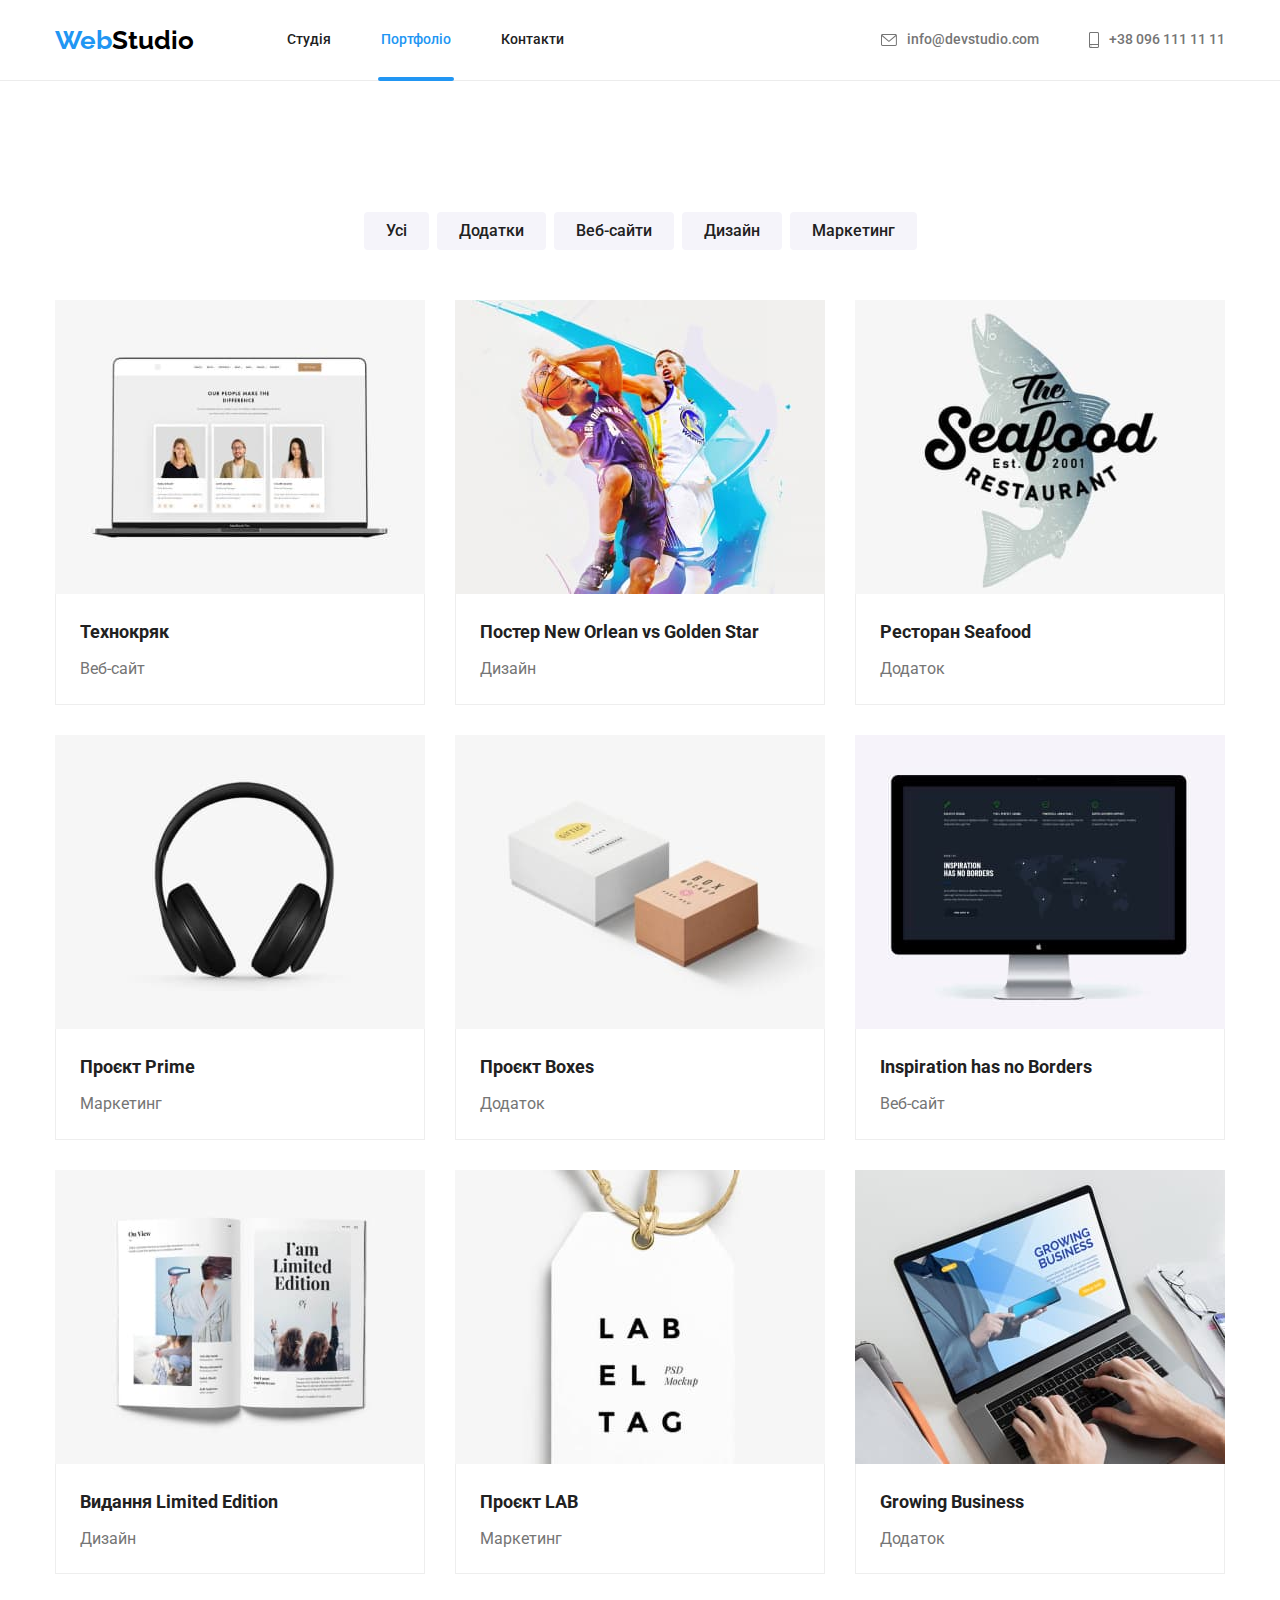
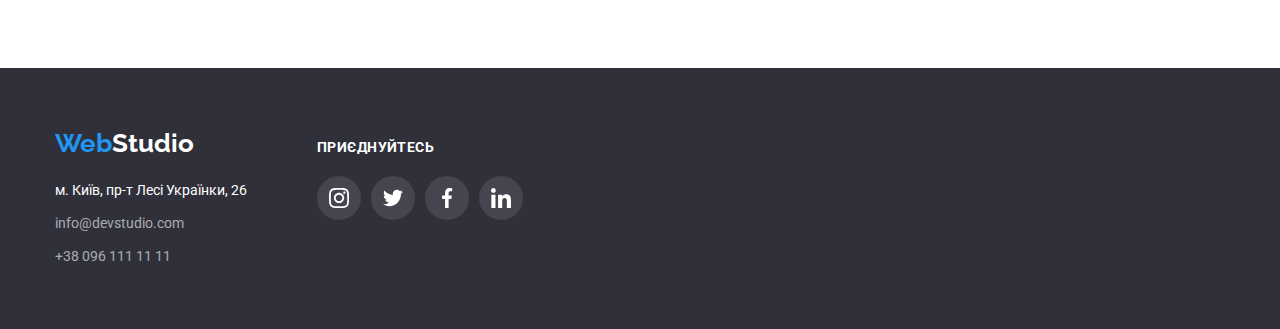
==== portfolio.html @ 3cb194cf "form footer" ====
<!DOCTYPE html>
<html lang="uk">
  <head>
    <meta charset="UTF-8" />
    <meta http-equiv="X-UA-Compatible" content="IE=edge" />
    <meta name="viewport" content="width=device-width, initial-scale=1.0" />
    <title>Портфоліо</title>
    <link rel="preconnect" href="https://fonts.googleapis.com" />
    <link rel="preconnect" href="https://fonts.gstatic.com" crossorigin />
    <link
      href="https://fonts.googleapis.com/css2?family=Raleway:wght@700&family=Roboto:wght@400;500;700;900&display=swap"
      rel="stylesheet"
    />
    <link
      rel="stylesheet"
      href="https://cdnjs.cloudflare.com/ajax/libs/modern-normalize/1.1.0/modern-normalize.min.css"
    />
    <link rel="stylesheet" href="./css/styles.css" />
  </head>
  <body>
    <!-- Header -->
    <header class="page-header">
      <div class="container flex-container">
        <nav class="flex-container">
          <a href="#" class="logo primary"
            >Web<span class="slogan">Studio</span></a
          >
          <ul class="site-nav list flex-container">
            <li class="item-list">
              <a href="./index.html" class="link">Студія</a>
            </li>
            <li class="item-list">
              <a href="#" class="link-ttl">Портфоліо</a>
            </li>
            <li class="item-list">
              <a href="#" class="link">Контакти</a>
            </li>
          </ul>
        </nav>
        <ul class="auth-nav list flex-container">
          <li class="item-list">
            <a href="mailto:info@devstudio.com" class="copy"
              ><svg width="16" height="12" class="envelope">
                <use xlink:href="./images/icons.svg#icon-envelope"></use></svg
              >info@devstudio.com</a
            >
          </li>
          <li class="item-list">
            <a href="tel:+380961111111" class="copy"
              ><svg width="10" height="16" class="smartphone">
                <use xlink:href="./images/icons.svg#icon-smartphone"></use></svg
              >+38 096 111 11 11</a
            >
          </li>
        </ul>
      </div>
    </header>
    <main>
      <!-- Portfolio Section -->
      <section class="section">
        <div class="container">
          <h1 class="visually-hidden">Проекти</h1>
          <ul class="column list">
            <li class="column-link">
              <button type="button" class="click">Усі</button>
            </li>
            <li class="column-link">
              <button type="button" class="click">Додатки</button>
            </li>
            <li class="column-link">
              <button type="button" class="click">Веб-сайти</button>
            </li>
            <li class="column-link">
              <button type="button" class="click">Дизайн</button>
            </li>
            <li class="column-link">
              <button type="button" class="click">Маркетинг</button>
            </li>
          </ul>
          <ul class="project list">
            <li class="project-link">
              <a href="" class="visit"
                ><div class="wrapper">
                  <img
                    src="./images/img8.jpg"
                    alt="Ноутбук"
                    width="370"
                    class="image"
                  />
                  <div class="overlay">
                    <p class="wrapper-list">
                      Ресурс пропонує комплексні пропозиції з різним рівнем
                      функціоналу та сервісів. Все це дозволить відвідувачу
                      отримати вичерпні відомості про компанію чи приватну
                      особу.
                    </p>
                  </div>
                </div>
                <div class="description">
                  <h2 class="project-ttl">Технокряк</h2>
                  <p class="project-list">Веб-сайт</p>
                </div></a
              >
            </li>
            <li class="project-link">
              <a href="" class="visit"
                ><div class="wrapper">
                  <img
                    src="./images/img9.jpg"
                    alt="Гравці в баскетбол"
                    width="370"
                    class="image"
                  />
                  <div class="overlay">
                    <p class="wrapper-list">
                      Ресурс пропонує комплексні пропозиції з різним рівнем
                      функціоналу та сервісів. Все це дозволить відвідувачу
                      отримати вичерпні відомості про компанію чи приватну
                      особу.
                    </p>
                  </div>
                </div>
                <div class="description">
                  <h2 class="project-ttl">Постер New Orlean vs Golden Star</h2>
                  <p class="project-list">Дизайн</p>
                </div></a
              >
            </li>
            <li class="project-link">
              <a href="" class="visit"
                ><div class="wrapper">
                  <img
                    src="./images/img10.jpg"
                    alt="Логотип ресторану"
                    width="370"
                    class="image"
                  />
                  <div class="overlay">
                    <p class="wrapper-list">
                      Ресурс пропонує комплексні пропозиції з різним рівнем
                      функціоналу та сервісів. Все це дозволить відвідувачу
                      отримати вичерпні відомості про компанію чи приватну
                      особу.
                    </p>
                  </div>
                </div>

                <div class="description">
                  <h2 class="project-ttl">Ресторан Seafood</h2>
                  <p class="project-list">Додаток</p>
                </div></a
              >
            </li>
            <li class="project-link">
              <a href="" class="visit"
                ><div class="wrapper">
                  <img
                    src="./images/img11.jpg"
                    alt="Навушники"
                    width="370"
                    class="image"
                  />
                  <div class="overlay">
                    <p class="wrapper-list">
                      Ресурс пропонує комплексні пропозиції з різним рівнем
                      функціоналу та сервісів. Все це дозволить відвідувачу
                      отримати вичерпні відомості про компанію чи приватну
                      особу.
                    </p>
                  </div>
                </div>

                <div class="description">
                  <h2 class="project-ttl">Проєкт Prime</h2>
                  <p class="project-list">Маркетинг</p>
                </div></a
              >
            </li>
            <li class="project-link">
              <a href="" class="visit"
                ><div class="wrapper">
                  <img
                    src="./images/img12.jpg"
                    alt="Коробки"
                    width="370"
                    class="image"
                  />
                  <div class="overlay">
                    <p class="wrapper-list">
                      Ресурс пропонує комплексні пропозиції з різним рівнем
                      функціоналу та сервісів. Все це дозволить відвідувачу
                      отримати вичерпні відомості про компанію чи приватну
                      особу.
                    </p>
                  </div>
                </div>

                <div class="description">
                  <h2 class="project-ttl">Проєкт Boxes</h2>
                  <p class="project-list">Додаток</p>
                </div></a
              >
            </li>
            <li class="project-link">
              <a href="" class="visit"
                ><div class="wrapper">
                  <img
                    src="./images/img13.jpg"
                    alt="Моноблок"
                    width="370"
                    class="image"
                  />
                  <div class="overlay">
                    <p class="wrapper-list">
                      Ресурс пропонує комплексні пропозиції з різним рівнем
                      функціоналу та сервісів. Все це дозволить відвідувачу
                      отримати вичерпні відомості про компанію чи приватну
                      особу.
                    </p>
                  </div>
                </div>

                <div class="description">
                  <h2 class="project-ttl" lang="en">
                    Inspiration has no Borders
                  </h2>
                  <p class="project-list">Веб-сайт</p>
                </div></a
              >
            </li>
            <li class="project-link">
              <a href="" class="visit"
                ><div class="wrapper">
                  <img
                    src="./images/img14.jpg"
                    alt="Журнал"
                    width="370"
                    class="image"
                  />
                  <div class="overlay">
                    <p class="wrapper-list">
                      Ресурс пропонує комплексні пропозиції з різним рівнем
                      функціоналу та сервісів. Все це дозволить відвідувачу
                      отримати вичерпні відомості про компанію чи приватну
                      особу.
                    </p>
                  </div>
                </div>

                <div class="description">
                  <h2 class="project-ttl">Видання Limited Edition</h2>
                  <p class="project-list">Дизайн</p>
                </div></a
              >
            </li>
            <li class="project-link">
              <a href="" class="visit"
                ><div class="wrapper">
                  <img
                    src="./images/img15.jpg"
                    alt="Візитка"
                    width="370"
                    class="image"
                  />
                  <div class="overlay">
                    <p class="wrapper-list">
                      Ресурс пропонує комплексні пропозиції з різним рівнем
                      функціоналу та сервісів. Все це дозволить відвідувачу
                      отримати вичерпні відомості про компанію чи приватну
                      особу.
                    </p>
                  </div>
                </div>
                <div class="description">
                  <h2 class="project-ttl">Проєкт LAB</h2>
                  <p class="project-list">Маркетинг</p>
                </div></a
              >
            </li>
            <li class="project-link">
              <a href="" class="visit"
                ><div class="wrapper">
                  <img
                    src="./images/img16.jpg"
                    alt="Ноутбук"
                    width="370"
                    class="image"
                  />
                  <div class="overlay">
                    <p class="wrapper-list">
                      Ресурс пропонує комплексні пропозиції з різним рівнем
                      функціоналу та сервісів. Все це дозволить відвідувачу
                      отримати вичерпні відомості про компанію чи приватну
                      особу.
                    </p>
                  </div>
                </div>
                <div class="description">
                  <h2 class="project-ttl" lang="en">Growing Business</h2>
                  <p class="project-list">Додаток</p>
                </div></a
              >
            </li>
          </ul>
        </div>
      </section>
    </main>
    <!-- Footer -->
    <footer class="footer">
      <div class="container meta">
        <div class="col">
          <a href="#" class="logo secondary"
            >Web<span class="caption">Studio</span></a
          >
          <address>
            <ul class="content list">
              <li class="content-link">
                <a
                  href="https://goo.gl/maps/CPtrU1FHBa2aNyZL9"
                  target="_blank"
                  rel="noopener noreferrer"
                  class="text"
                >
                  м. Київ, пр-т Лесі Українки, 26
                </a>
              </li>
              <li class="content-link">
                <a href="mailto:info@devstudio.com" class="copyright"
                  >info@devstudio.com</a
                >
              </li>
              <li class="content-link">
                <a href="tel:+380961111111" class="copyright"
                  >+38 096 111 11 11</a
                >
              </li>
            </ul>
          </address>
        </div>
        <div class="aside">
          <h2 class="aside-ttl">приєднуйтесь</h2>
          <ul class="aside-list list">
            <li class="aside-link">
              <a href="" class="avatar">
                <svg width="20" height="20" class="avatar-item">
                  <use xlink:href="./images/icons.svg#icon-instagram"></use>
                </svg>
              </a>
            </li>
            <li class="aside-link">
              <a href="" class="avatar">
                <svg width="20" height="20" class="avatar-item">
                  <use xlink:href="./images/icons.svg#icon-twitter"></use>
                </svg>
              </a>
            </li>
            <li class="aside-link">
              <a href="" class="avatar">
                <svg width="20" height="20" class="avatar-item">
                  <use xlink:href="./images/icons.svg#icon-facebook"></use>
                </svg>
              </a>
            </li>
            <li class="aside-link">
              <a href="" class="avatar">
                <svg width="20" height="20" class="avatar-item">
                  <use xlink:href="./images/icons.svg#icon-linkedin"></use>
                </svg>
              </a>
            </li>
          </ul>
        </div>
      </div>
    </footer>
  </body>
</html>
---- css/styles.css ----
/* Root */

:root {
--logo-color:#2196F3;
--logo-secondary-color:#188CE8;
--black-color:#000000;
--brand-color: #F5F5F5;
--nav-color:#FFFFFF;
--headfoot-color:#2F303A;
--fsection-color:#F5F4FA;
--icons-color:#AFB1B8;

--main-font-color:#212121;
--second-font-color:#757575;

--border-color:#ECECEC;
--border-secondary-color:#EEEEEE;
}

                                      /* Body */
 
body {
  color: var(--main-font-color);
  background-color: var(--nav-color);
  font-family: 'Roboto', sans-serif;
}

.list {
  padding: 0;
  margin: 0;
  list-style: none;
}

h1,
h2,
h3,
h4,
h5,
h6,
p{
  margin-top: 0;
  margin-bottom: 0;
}


                                      /* Container, Section */

.container {
  width: 1200px;
  margin: 0 auto;
  padding-left: 15px;
  padding-right: 15px;
}

.section {
  padding-top: 94px;
  padding-bottom: 94px;
}

.section.hero {
  padding-top: 200px;
  padding-bottom: 200px;
}

.section.features{
  padding-bottom: 47px;
}

.section.wrap{
  padding-top: 47px;
}

                                      /*  Header*/

.flex-container {
  display: flex;
  align-items: center;
}

.page-header {
  border-bottom: 1px solid var(--border-color);
}


.logo {
  color: var(--logo-color);
  text-decoration: none;
  font-family: 'Raleway', sans-serif;
  font-size: 26px;
  font-weight: 700;
  line-height: 1.19;
  }

.slogan {
  color: var(--black-color);
}

.site-nav {
  display: flex;
  margin-left: 93px;
}

.site-nav .item-list:not(:last-child) {
  margin-right: 50px;
}

.item-list{
  position: relative;
}

.link-ttl {
  display: block;
  padding-top: 32px;
  padding-bottom: 32px;
  

  color: var(--logo-color);
  text-decoration: none;
  font-size: 14px;
  font-weight: 500;
  line-height: 1.14;
}

.link-ttl::after{
  content: '';
  position: absolute;
  display: block;
  width: calc(100% + 6px);
  left: -3px;
  height: 4px;
  bottom: -1px;
  background: var(--logo-color);
  border-radius: 2px;
}

.link {
  display: block;
  padding-top: 32px;
  padding-bottom: 32px;

  color: var(--main-font-color);
  text-decoration: none;
  font-size: 14px;
  font-weight: 500;
  line-height: 1.14; 

  transition: color 250ms cubic-bezier(0.4, 0, 0.2, 1);
  }

.link:hover,
.link:focus {
  color: var(--logo-color);
}

.auth-nav {
  display: flex;
  margin-left: auto;
}

.auth-nav .item-list:not(:last-child) {
  margin-right: 50px;
}

.copy {
  display: inline-flex;
  align-items: center;
  padding-top: 32px;
  padding-bottom: 32px;

  color: var(--second-font-color);
  text-decoration: none;
  font-size: 14px;
  font-weight: 500;
  line-height: 1.14;

  transition: color 250ms cubic-bezier(0.4, 0, 0.2, 1);
}

.copy:hover,
.copy:focus {
  color: var(--logo-color);
}

.envelope{
  margin-right: 10px;
  fill: var(--second-font-color);
  transition:  250ms cubic-bezier(0.4, 0, 0.2, 1);
}

/* .envelope:hover{
  fill: var(--logo-color);
} */

.copy:hover .envelope,
.copy:focus .envelope{
  fill: var(--logo-color);
}

.smartphone{
  margin-right: 10px;
  fill: var(--second-font-color);
  transition: 250ms cubic-bezier(0.4, 0, 0.2, 1);
}

.copy:hover .smartphone,
.copy:focus .smartphone{
  fill: var(--logo-color);
}


                                   /* Hero */

.section.hero{
text-align: center;
}

.hero {
  background-color: var(--headfoot-color);
  background-image: linear-gradient(rgba(47, 48, 58, 0.4), rgba(47, 48, 58, 0.4)), url(../images/header.jpg);
  background-size: cover;
  background-repeat: no-repeat;
  background-position: center;
  height: 600px;
  max-width: 1600px;
  margin-left: auto;
  margin-right: auto;
} 

.heading {
  color: var(--nav-color);
  font-size: 44px;
  font-weight: 900;
  line-height: 1.36;
  text-transform: uppercase;

  margin-top: 0;
  margin-bottom: 30px;
}

.backdrop{
  position: fixed;
  top: 0; 
  left: 0;

  width: 100%;
  height: 100%;
  background-color: rgba(0, 0, 0, 0.2);
  opacity: 1;
  
  transition: opacity 250ms cubic-bezier(0.4, 0, 0.2, 1);
}

.backdrop.is-hidden{
  opacity: 0;
  visibility: hidden;
  pointer-events: none;
}

.modal{
  position: absolute;
  top: 50%;
  left: 50%;
  transform: translate(-50%, -50%);

  width: 528px;
  height: 581px;
  padding: 17px;

  background-color: var(--nav-color);
 }
 
.close-btn{
  display: flex;
  justify-content: center;
  align-items: center;
  width: 30px;
  height: 30px;
  margin-left: auto;
  
  background-color: var(--nav-color);
  border: 1px solid rgba(0, 0, 0, 0.1);
  border-radius: 50%;
  cursor: pointer;
 }

.btn {
  padding: 10px 32px;
  min-width: 216px;

  background-color: var(--logo-color);
  color: var(--nav-color);
  box-shadow: 0px 4px 4px rgba(0, 0, 0, 0.15);
  border-radius: 4px;
  border: none;

  font-size: 16px;
  font-weight: 700;
  line-height: 1.87;
  cursor: pointer;

  transition: background-color 250ms cubic-bezier(0.4, 0, 0.2, 1);
}

.btn:hover,
.btn:focus {
  background-color: var(--logo-secondary-color);
}

                                  /* One Section */

.visually-hidden {
  transform: scale(0);
}

.post {
  display: flex;
}

.post-title {
  margin-bottom: 10px;
  

  color: var(--main-font-color);
  font-size: 14px;
  font-weight: 700;
  line-height: 1.14;
  text-transform: uppercase;
}

.post-link{
  width: calc(100% - 90px / 4);
}

.post .post-link:not(:last-child) {
  margin-right: 30px;
}

.post-text {
  color: var(--second-font-color);
  font-size: 14px;
  line-height: 1.71;
  text-align: left;
}



.feuture-list{
  display: flex;
  justify-content: center;
  align-items: center;
  background-color: var(--fsection-color);
  height: 120px;
  margin-bottom: 30px;
  border-radius: 4px;
}

                                  /* Two Section */

.section-title {
  font-size: 36px;
  font-weight: 700;
  line-height: 1.16;
  text-align: center;
  
  margin-bottom: 50px;
}

.label {
  display: flex;
}

.label-link::before{
  content: '';
  position: absolute;
  width: 100%;
  height: 70px;
  bottom: 0;
  background: rgba(47, 48, 58, 0.8);
}

.label .label-link {
  margin-right: 30px;
  width: calc(100% - 60px / 3);
  position: relative;
}

.label-link .benefits{
  display: block;
}

.desc{
  position: absolute;
  font-size: 14px;
  text-transform: uppercase;
  font-weight: 700;
  line-height: 1.14;
  letter-spacing: 0.03em;
  bottom: 27px;
  right: 107px;
  color: var(--nav-color);
}

                                 /* Three Section */

.team {
  background-color: var(--fsection-color);
}

.list-ttl {
  display: flex;
}

.list-ttl .items {
  background-color: var(--nav-color);
  box-shadow: 0px 1px 3px rgba(0, 0, 0, 0.12),
              0px 1px 1px rgba(0, 0, 0, 0.14),
              0px 2px 1px rgba(0, 0, 0, 0.2);
  border-radius: 0px 0px 4px 4px;
  text-align:center;
  width: calc(100% - 90px / 4);
}

.list-ttl .items:not(:last-child) {
  margin-right: 30px;
}

.team-title {
  color: var(--main-font-color);
  font-weight: 500;
  font-size: 16px;
  line-height: 1.18;

  margin-bottom: 10px;
}

.team-sub {
  color: var(--second-font-color);
  font-size: 16px;
  line-height: 1.18;

  margin-bottom: 16px;
}

.img {
  display: block;
  margin-bottom: 30px;
}

.team-social{
  display: flex;
  justify-content: center;
  gap: 10px;
}

.icon-shape{
  display: flex;
  justify-content: center;
  align-items: center;
  width: 44px;
  height: 44px;
  border-radius: 50%;
  
  transition: background-color 250ms cubic-bezier(0.4, 0, 0.2, 1),
             border-radius 250ms cubic-bezier(0.4, 0, 0.2, 1);
}

.social-item{
  margin-bottom: 30px;
}

.icon-shape:hover,
.icon-shape:focus{
  background-color: var(--logo-color);
  
}

.shape-item{
  fill: var(--icons-color)
}
.icon-shape:hover .shape-item,
.icon-shape:focus .shape-item{
  fill: var(--nav-color);
}



                                /* Four section */
.clients{
  display: flex;
}

.clients-list{
  width: calc(100% - 150px / 6);
  margin-right: 30px;

}

.clients-list:last-child{
  margin-right: 0;
}

.clients-link{
  display: flex;
  width: 170px;
  height: 92px;
  justify-content: center;
  align-items: center;
  border: 1px solid var(--icons-color);
  border-radius: 4px;

  transition: border-color 250ms cubic-bezier(0.4, 0, 0.2, 1);
}

.icon-logo{
  display: block;
  fill: var(--icons-color);

  transition-duration: 250ms;
  transition-property: fill;
  transition-timing-function: cubic-bezier(0.4, 0, 0.2, 1);
}

.clients-link:hover .icon-logo,
.clients-link:focus .icon-logo{
  fill: var(--logo-color);

}

.clients-link:hover,
.clients-link:focus{
  border-color: var(--logo-color);
}

                                    /* Footer */

.logo.secondary {
  display: inline-block;
  margin-bottom: 20px;
}

.footer {
  background-color: var(--headfoot-color);
  padding: 60px 0;
}

.caption {
  color: var(--nav-color);
}

.content-link:not(:last-child){
  margin-bottom: 9px;
}

.text {
  color: var(--nav-color);
  text-decoration: none;
  font-style: normal;
  font-size: 14px;
  line-height: 1.7;

  display: inline-block;

  transition: color 250ms cubic-bezier(0.4, 0, 0.2, 1);
}

.text:hover,
.text:focus {
  color: var(--logo-color);
}

.copyright {
  color: rgba(255, 255, 255, 0.6);
  text-decoration: none;
  font-style: normal;
  font-size: 14px;
  line-height: 1.7;
  display: inline-block;

  transition: color 250ms cubic-bezier(0.4, 0, 0.2, 1);
}

.copyright:last-child{
 margin-bottom: 0;
}

.copyright:hover,
.copyright:focus {
  color: var(--logo-color);
}

.aside-ttl{
  font-size: 14px;
  text-transform: uppercase;
  font-weight: 700;
  line-height: 1.14;
  letter-spacing: 0.03em;
  color: var(--nav-color);
  
}

.meta{
  display: flex;
  align-items: baseline;
}
.col{
  margin-right: 70px;
}

.aside-list{
  display: flex;
  margin-top: 20px;
}

.avatar{
  display: flex;
  justify-content: center;
  align-items: center;
  margin-right: 10px;
  width: 44px;
  height: 44px;
  color: var(--nav-color);
  background-color: rgba(255, 255, 255, 0.1);;
  border-radius: 50%;

  transition: background-color 250ms cubic-bezier(0.4, 0, 0.2, 1);
}

.avatar-item{
  fill: currentColor;
}

.avatar:hover,
.avatar:focus{
  background-color: var(--logo-color);
}

.subscribe{
margin-left: 93px;
}

.mail{

  margin-top: 20px;
  background-color: var(--headfoot-color);
  border: 1px solid rgba(255, 255, 255, 0.3);
  border-radius: 4px;
  filter: drop-shadow(0px 4px 4px rgba(0, 0, 0, 0.15));
  width: 358px;
  height: 50px;
}

.footer-send{
 display: flex;
 justify-content: center;
 align-items: center;
}

.send{
  width: 200px;
  height: 50px;
  background-color: var(--logo-color);
  box-shadow: 0px 4px 4px rgba(0, 0, 0, 0.15);
  border-radius: 4px;
  border: none;
  margin-left: 12px;
}

.send-link{
  font-weight: 700;
  letter-spacing: 0.06em;
  line-height: 1.87;
  color: var(--nav-color);
  margin-right: 10px;
}

.icon-send{

}

.grid{
  display: flex;
  align-items: baseline;
}

                                    /* Portfolio Section */

 .column {
   display: flex;
   justify-content: center;
   margin-bottom: 50px;
 }  

 .column .column-link:not(:last-child) {
   margin-right: 8px;
 }

.click {
  color: var(--main-font-color);
  background-color: var(--fsection-color);
  border-radius: 4px;
  border: none;
  
 
  font-family: inherit;
  font-size: 16px;
  font-weight: 500;
  line-height: 1.62;
  cursor: pointer;

  padding: 6px 22px;
  transition: background-color 250ms cubic-bezier(0.4, 0, 0.2, 1),
                         color 250ms cubic-bezier(0.4, 0, 0.2, 1),
                    box-shadow 250ms cubic-bezier(0.4, 0, 0.2, 1);
}

.click:hover,
.click:focus {
  background-color: var(--logo-color);
  color: var(--nav-color);
  box-shadow: 0px 3px 1px rgba(0, 0, 0, 0.1), 
              0px 1px 2px rgba(0, 0, 0, 0.08),
             0px 2px 2px rgba(0, 0, 0, 0.12);
}

.project {
  display: flex;
  flex-wrap: wrap;
}

.project-link{
  width: calc((100% - 60px) / 3);
  
}

.wrapper{
  position: relative;
  overflow: hidden;
}

.overlay{
  position: absolute;
  top: 0;
  left: 0;
  width: 100%;
  height: 100%;
  background-color: rgba(33, 150, 243, 0.9);
  
  transform: translateY(100%);
  transition: 250ms cubic-bezier(0.4, 0, 0.2, 1);
  
}

.visit:hover .overlay,
.visit:focus .overlay{
  transform: translateY(0);
}

.visit:hover .wrapper-list,
.visit:focus .wrapper-list{
opacity: 1;
}

.wrapper-list{
  font-size: 18px;
  line-height: 1.55;
  letter-spacing: 0.03em;
 
  position: absolute;
  width: 322px;
  height: 168px;
  top: 50%;
  left: 50%;
  transform: translate(-50%, -50%);
  color: var(--nav-color);
  opacity: 0;
}

.project .project-link:not(:nth-last-child(-n+3)) {
  margin-bottom: 30px;
}

.project .project-link:not(:nth-child(3n)) {
  margin-right: 30px;
}

.visit {
  text-decoration: none;
  display: block;
  
}

.visit:hover,
.visit:focus{
  box-shadow: 0px 1px 1px rgba(0, 0, 0, 0.12),
      0px 4px 4px rgba(0, 0, 0, 0.06),
      1px 4px 6px rgba(0, 0, 0, 0.16);
}

.project-ttl {
color: var(--main-font-color);
  font-size: 18px;
  font-weight: 700;
  line-height: 2;
  padding-top: 20px;
  padding-bottom: 4px;
}

.project-list {
  color: var(--second-font-color);
  font-size: 16px;
  line-height: 1.87;

  margin-top: 0;
  margin-bottom: 0;
  padding-bottom: 20px;
}
.description {
  padding-left: 24px;
  padding-right: 24px;
  border-bottom: 1px solid var(--border-secondary-color);
  border-right: 1px solid var(--border-secondary-color);
  border-left: 1px solid var(--border-secondary-color);
}

.image{
  display: block;
}
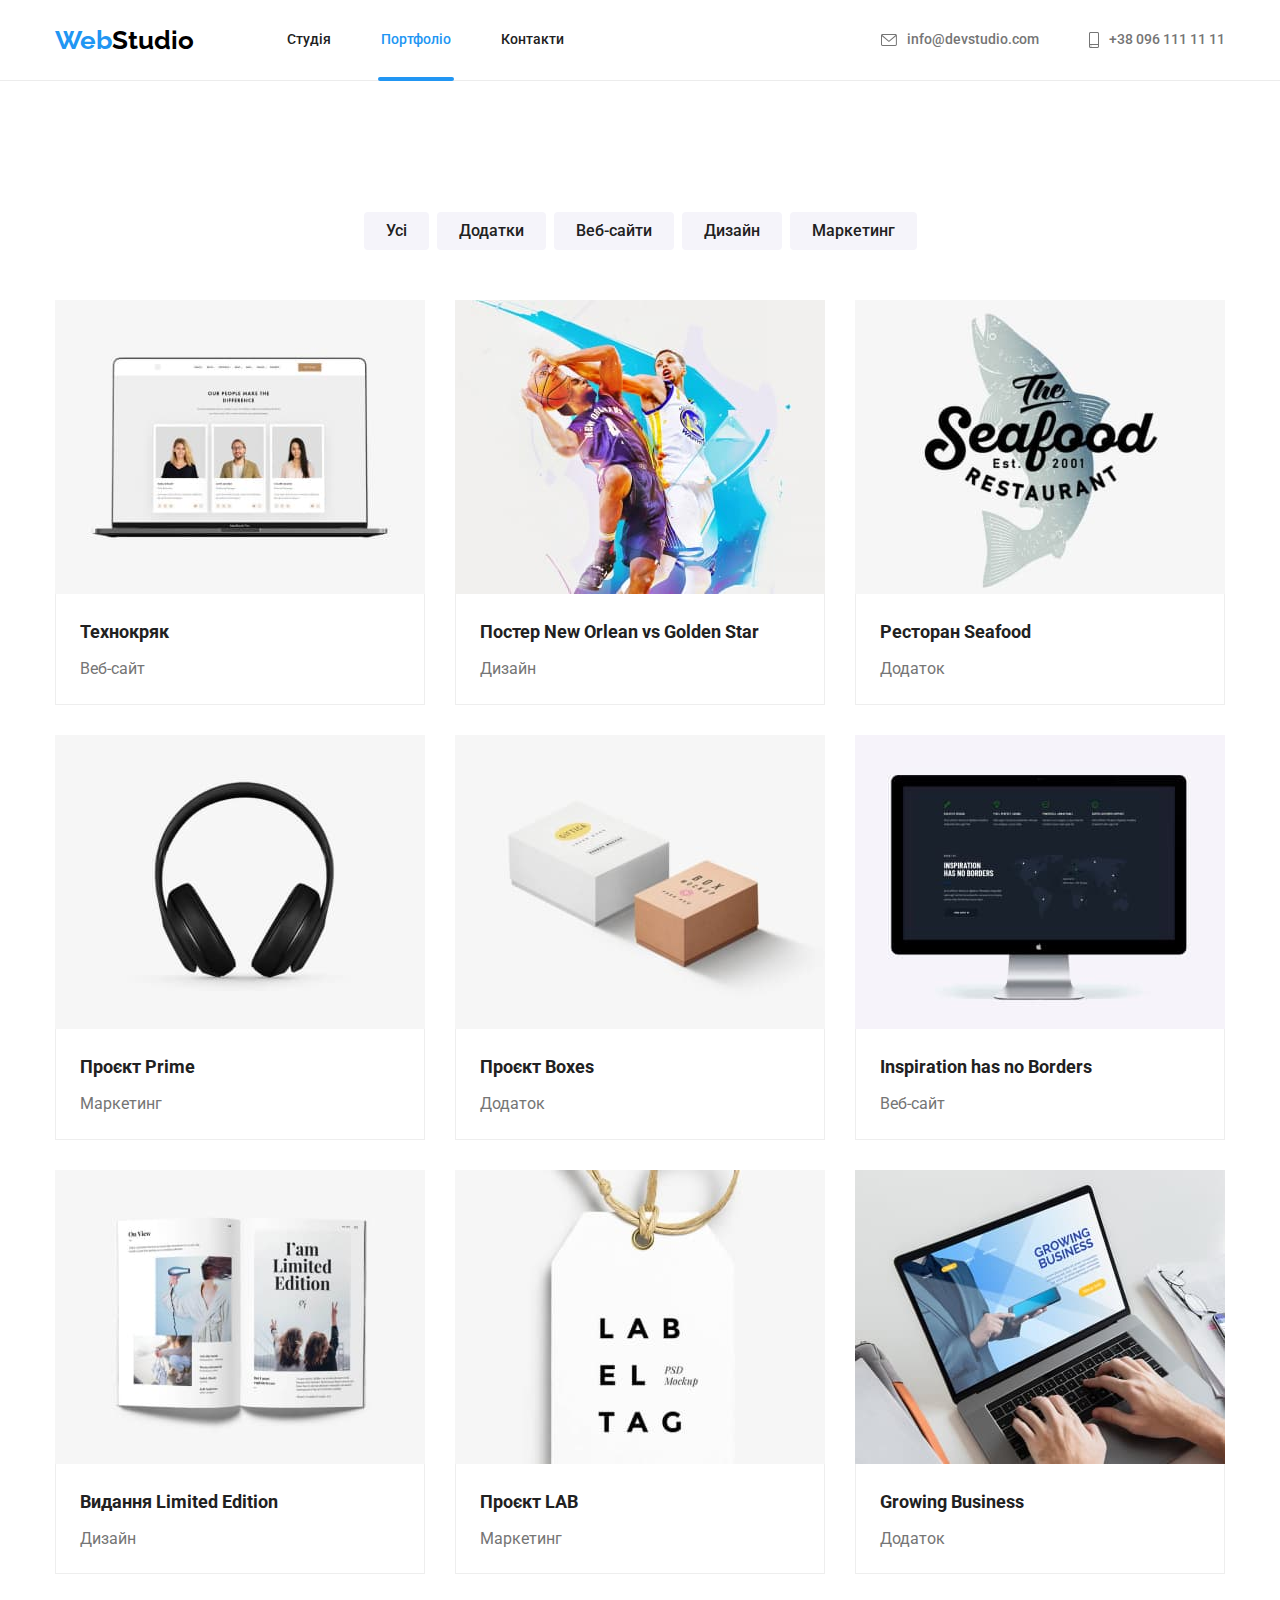
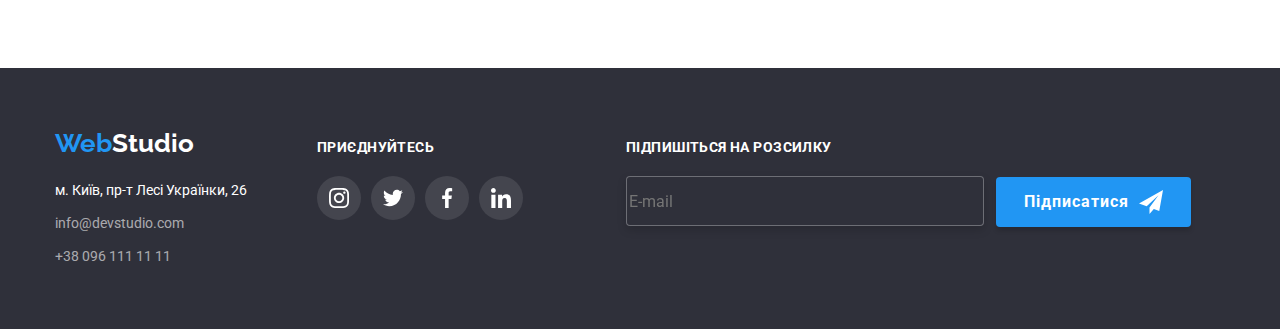
==== commit 9d21d8de: "fixed css" ====
--- a/portfolio.html
+++ b/portfolio.html
@@ -370,6 +370,29 @@
             </li>
           </ul>
         </div>
+        <div class="subscribe">
+          <h2 class="aside-ttl">Підпишіться на розсилку</h2>
+          <div class="grid">
+            <form>
+              <label>
+                <input
+                  class="mail"
+                  type="email"
+                  name="email"
+                  placeholder="E-mail"
+                />
+              </label>
+            </form>
+            <button type="button" class="send">
+              <div class="footer-send">
+                <span class="send-link">Підписатися</span>
+                <svg width="24" height="24" class="icon-send">
+                  <use xlink:href="./images/icons.svg#icon-send"></use>
+                </svg>
+              </div>
+            </button>
+          </div>
+        </div>
       </div>
     </footer>
   </body>
--- a/css/styles.css
+++ b/css/styles.css
@@ -656,7 +656,8 @@
 }
 
 .send{
-  width: 200px;
+  padding: 10px 28px;
+  cursor: pointer;
   height: 50px;
   background-color: var(--logo-color);
   box-shadow: 0px 4px 4px rgba(0, 0, 0, 0.15);
@@ -681,6 +682,7 @@
   display: flex;
   align-items: baseline;
 }
+
 
                                     /* Portfolio Section */
 
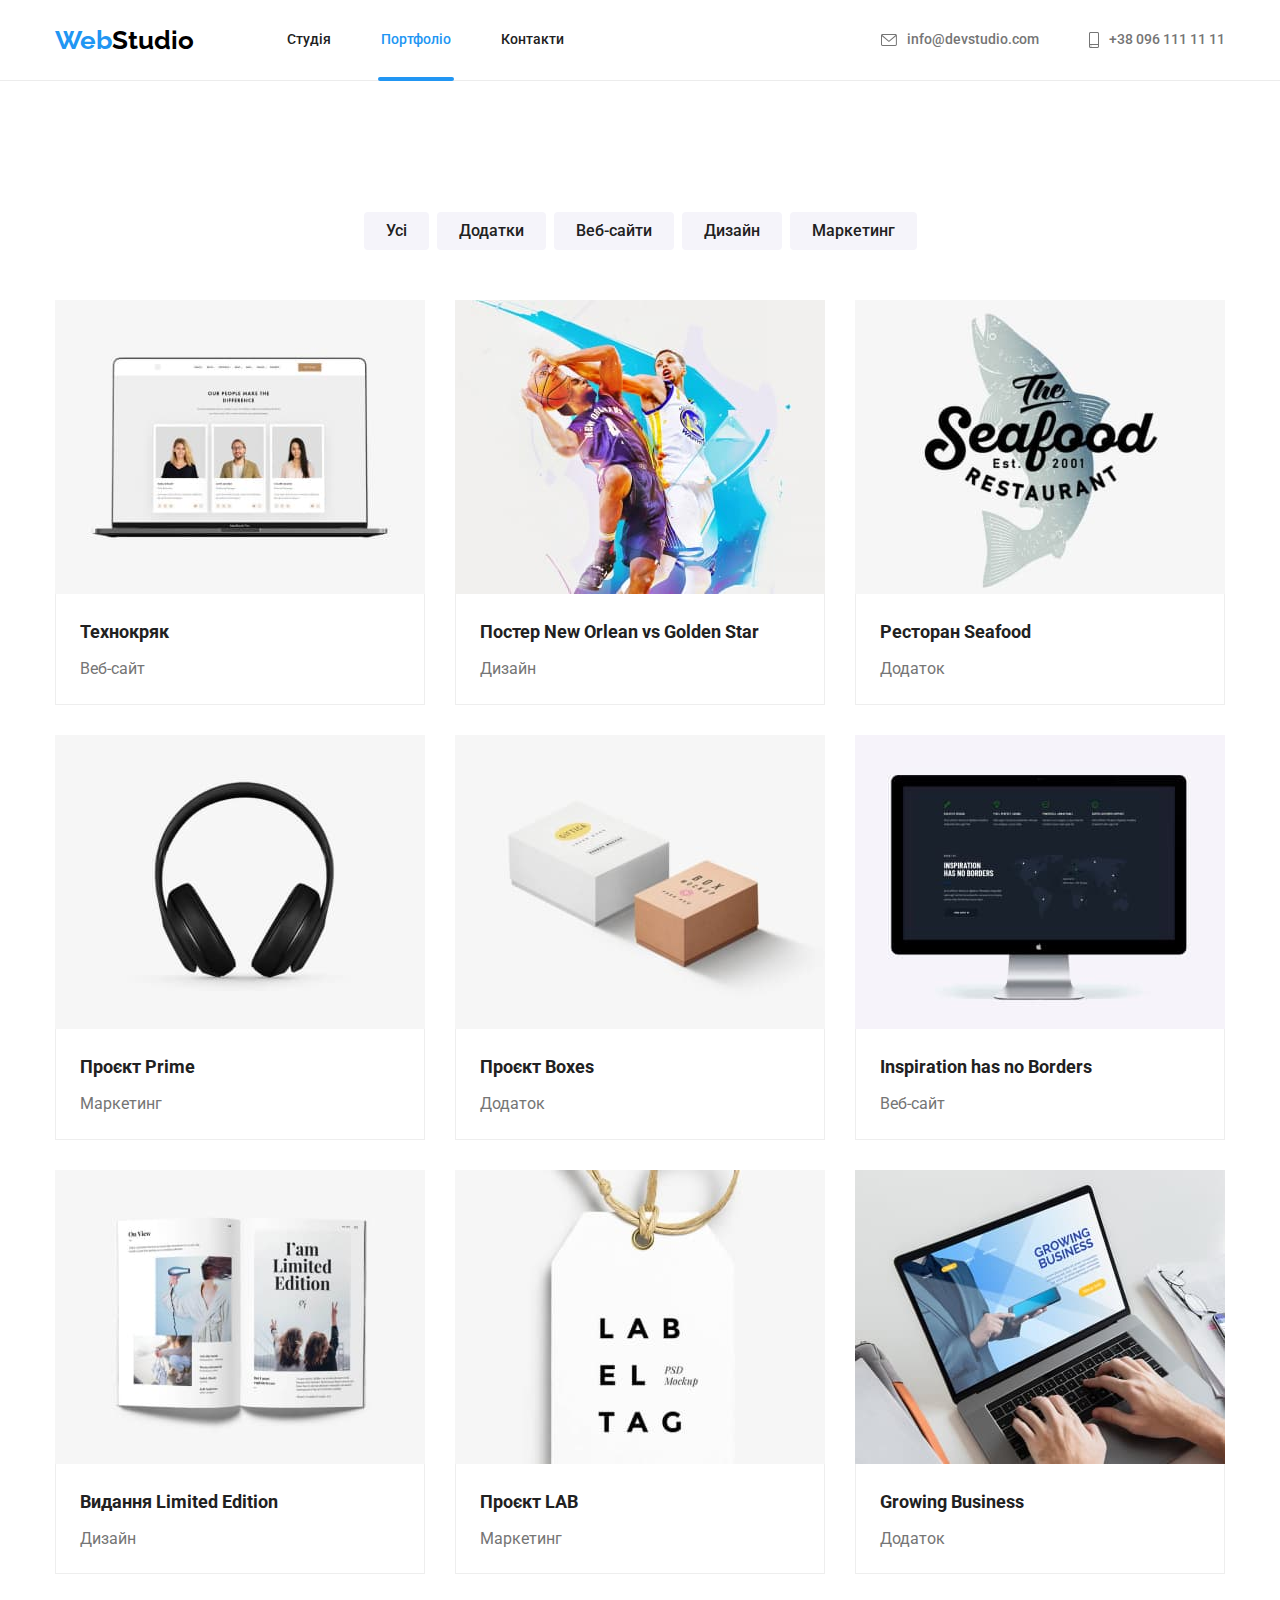
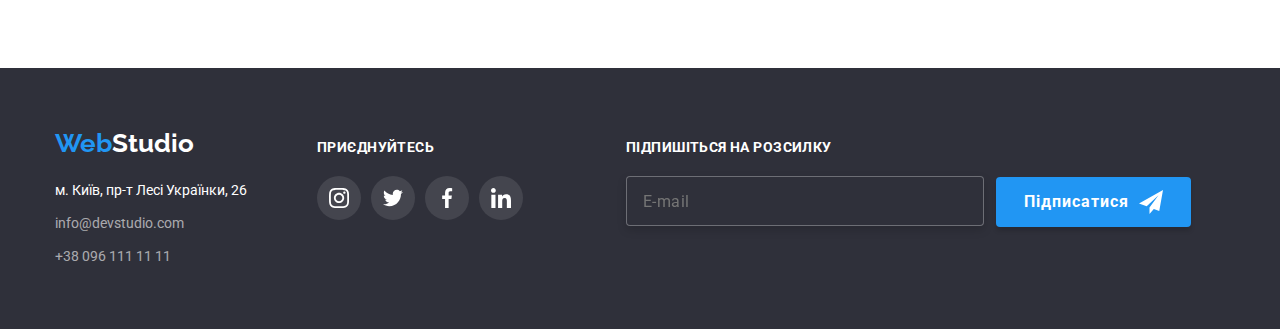
==== commit 85e044b9: "fixed css" ====
--- a/portfolio.html
+++ b/portfolio.html
@@ -384,12 +384,10 @@
               </label>
             </form>
             <button type="button" class="send">
-              <div class="footer-send">
-                <span class="send-link">Підписатися</span>
-                <svg width="24" height="24" class="icon-send">
-                  <use xlink:href="./images/icons.svg#icon-send"></use>
-                </svg>
-              </div>
+              <span class="send-link">Підписатися</span>
+              <svg width="24" height="24" class="icon-send">
+                <use xlink:href="./images/icons.svg#icon-send"></use>
+              </svg>
             </button>
           </div>
         </div>
--- a/css/styles.css
+++ b/css/styles.css
@@ -237,6 +237,31 @@
   margin-bottom: 30px;
 }
 
+.btn {
+  padding: 10px 32px;
+  min-width: 216px;
+
+  background-color: var(--logo-color);
+  color: var(--nav-color);
+  box-shadow: 0px 4px 4px rgba(0, 0, 0, 0.15);
+  border-radius: 4px;
+  border: none;
+
+  font-size: 16px;
+  font-weight: 700;
+  line-height: 1.87;
+  cursor: pointer;
+
+  transition: background-color 250ms cubic-bezier(0.4, 0, 0.2, 1);
+}
+
+.btn:hover,
+.btn:focus {
+  background-color: var(--logo-secondary-color);
+}
+
+                                    /* Modal */
+
 .backdrop{
   position: fixed;
   top: 0; 
@@ -246,8 +271,9 @@
   height: 100%;
   background-color: rgba(0, 0, 0, 0.2);
   opacity: 1;
-  
-  transition: opacity 250ms cubic-bezier(0.4, 0, 0.2, 1);
+  z-index: 1;
+  transition: opacity 250ms cubic-bezier(0.4, 0, 0.2, 1), 
+              visibility 250 cubic-bezier(0.4, 0, 0.2, 1);
 }
 
 .backdrop.is-hidden{
@@ -263,15 +289,18 @@
   transform: translate(-50%, -50%);
 
   width: 528px;
-  height: 581px;
-  padding: 17px;
-
+  min-height: 581px;
+  padding: 40px;
   background-color: var(--nav-color);
+  box-shadow: 0px 1px 3px rgba(0, 0, 0, 0.12), 0px 1px 1px rgba(0, 0, 0, 0.14), 0px 2px 1px rgba(0, 0, 0, 0.2);
+  border-radius: 4px;
  }
  
 .close-btn{
-  display: flex;
-  justify-content: center;
+  position: absolute;
+  right: 8px;
+  top: 8px;
+  display: flex;
   align-items: center;
   width: 30px;
   height: 30px;
@@ -281,30 +310,167 @@
   border: 1px solid rgba(0, 0, 0, 0.1);
   border-radius: 50%;
   cursor: pointer;
+  transition: fill 250ms cubic-bezier(0.4, 0, 0.2, 1);
  }
 
-.btn {
-  padding: 10px 32px;
-  min-width: 216px;
-
-  background-color: var(--logo-color);
-  color: var(--nav-color);
-  box-shadow: 0px 4px 4px rgba(0, 0, 0, 0.15);
+.close-btn:hover,
+.close-btn:focus{
+  fill: var(--logo-color);
+ }
+
+.form{
+  margin-left: auto;
+  margin-right: auto;
+ }
+
+.form-text{
+  margin-bottom: 12px;
+  font-weight: 700;
+  font-size: 20px;
+  line-height: 1.15;
+  letter-spacing: 0.03em;
+  text-align: center;
+  color: var(--main-font-color);
+ }
+
+.coment{
+  margin-bottom: 20px;
+  border: 1px solid rgba(33, 33, 33, 0.2);
   border-radius: 4px;
-  border: none;
-
-  font-size: 16px;
-  font-weight: 700;
-  line-height: 1.87;
+  padding: 12px 16px;
+  resize: none;
+  height: 120px;
+  transition: border 250ms cubic-bezier(0.4, 0, 0.2, 1);
   cursor: pointer;
-
-  transition: background-color 250ms cubic-bezier(0.4, 0, 0.2, 1);
-}
-
-.btn:hover,
-.btn:focus {
+}
+
+.coment::placeholder{
+  font-size: 12px;
+  line-height: 1.17;
+  letter-spacing: 0.01em;
+  color: rgba(117, 117, 117, 0.5);
+ }
+
+.coment:hover,
+.coment:focus{
+  outline: none;
+  border: 1px solid var(--logo-color);
+ }
+
+.modal-text{
+  display: block;
+  text-align: left;
+  font-size: 12px;
+  letter-spacing: 0.01em;
+  font-weight: 400;
+  line-height: 1.17;
+  color: var(--second-font-color);
+  margin-bottom: 4px;
+}
+
+ .form-field{
+  display: flex;
+  margin-bottom: 10px;
+  flex-direction: column;
+  position: relative;
+  cursor: pointer;
+}
+
+ .input {
+  height: 40px;
+  width: 100%;
+  padding: 12px 42px;
+  
+  border-radius: 4px;
+  border: 1px solid rgba(33, 33, 33, 0.2);
+  transition: border 250ms cubic-bezier(0.4, 0, 0.2, 1);
+  cursor: pointer;
+}
+
+.input:hover,
+.input:focus{
+  outline: none;
+  border: 1px solid var(--logo-color);
+}
+
+.input:hover + .modal-svg,
+.input:focus+.modal-svg{
+  fill: var(--logo-color);
+}
+
+.modal-svg{
+  position: absolute;
+  top: 50%;
+  transform: translateY(-50%);
+  left: 12px;
+  transition: fill 250ms cubic-bezier(0.4, 0, 0.2, 1);
+}
+
+.checkbox-label{
+  display: flex;
+  justify-content: center;
+  align-items: center;
+  margin-bottom: 30px;
+  cursor: pointer;
+}
+
+.checkbox{
+ -webkit-appearance: none;
+ -moz-appearance: none;
+ appearance: none;
+ 
+}
+
+.check-svg{
+  width: 16px;
+  height: 15px;
+  margin-right: 7px;
+ border: 2px solid black;
+ border-radius: 2px;
+transition: 250ms cubic-bezier(0.4, 0, 0.2, 1);
+}
+
+
+ .checkbox:checked + .check-svg{
+    margin-right: 7px;
+  background-color: #2196F3;
+  border-radius: 2px;
+  border-color: #2196F3;
+}
+
+.checkbox-text{
+  font-size: 14px;
+  line-height: 1.71;
+  letter-spacing: 0.03em;
+  color: var(--second-font-color);
+}
+
+.dog-link{
+  color: var(--logo-color);
+  font-size: 14px;
+  line-height: 1.71;
+  letter-spacing: 0.03em;
+}
+
+.submit{
+ padding: 10px 52px;
+ min-width: 200px;
+ background-color: var(--logo-color);
+ color: var(--nav-color);
+ box-shadow: 0px 4px 4px rgba(0, 0, 0, 0.15);
+ border-radius: 4px;
+ border: none;
+ font-size: 16px;
+ font-weight: 700;
+ line-height: 1.87;
+ cursor: pointer;
+ transition: background-color 250ms cubic-bezier(0.4, 0, 0.2, 1);
+}
+
+ .submit:hover,
+ .submit:focus{
   background-color: var(--logo-secondary-color);
-}
+ }
 
                                   /* One Section */
 
@@ -319,7 +485,6 @@
 .post-title {
   margin-bottom: 10px;
   
-
   color: var(--main-font-color);
   font-size: 14px;
   font-weight: 700;
@@ -639,23 +804,24 @@
 }
 
 .mail{
-
   margin-top: 20px;
+  padding: 15px 16px;
   background-color: var(--headfoot-color);
   border: 1px solid rgba(255, 255, 255, 0.3);
   border-radius: 4px;
   filter: drop-shadow(0px 4px 4px rgba(0, 0, 0, 0.15));
   width: 358px;
   height: 50px;
-}
-
-.footer-send{
- display: flex;
- justify-content: center;
- align-items: center;
+  outline: none;
+  color: rgba(255, 255, 255, 0.6);
+  letter-spacing: 0.03em;
+  line-height: 1.25;
 }
 
 .send{
+  display: flex;
+  justify-content: center;
+  align-items: center;
   padding: 10px 28px;
   cursor: pointer;
   height: 50px;
@@ -664,6 +830,12 @@
   border-radius: 4px;
   border: none;
   margin-left: 12px;
+  transition: background-color 250ms cubic-bezier(0.4, 0, 0.2, 1);
+}
+
+.send:hover,
+.send:focus{
+  background-color: var(--logo-secondary-color);
 }
 
 .send-link{
@@ -672,10 +844,6 @@
   line-height: 1.87;
   color: var(--nav-color);
   margin-right: 10px;
-}
-
-.icon-send{
-
 }
 
 .grid{
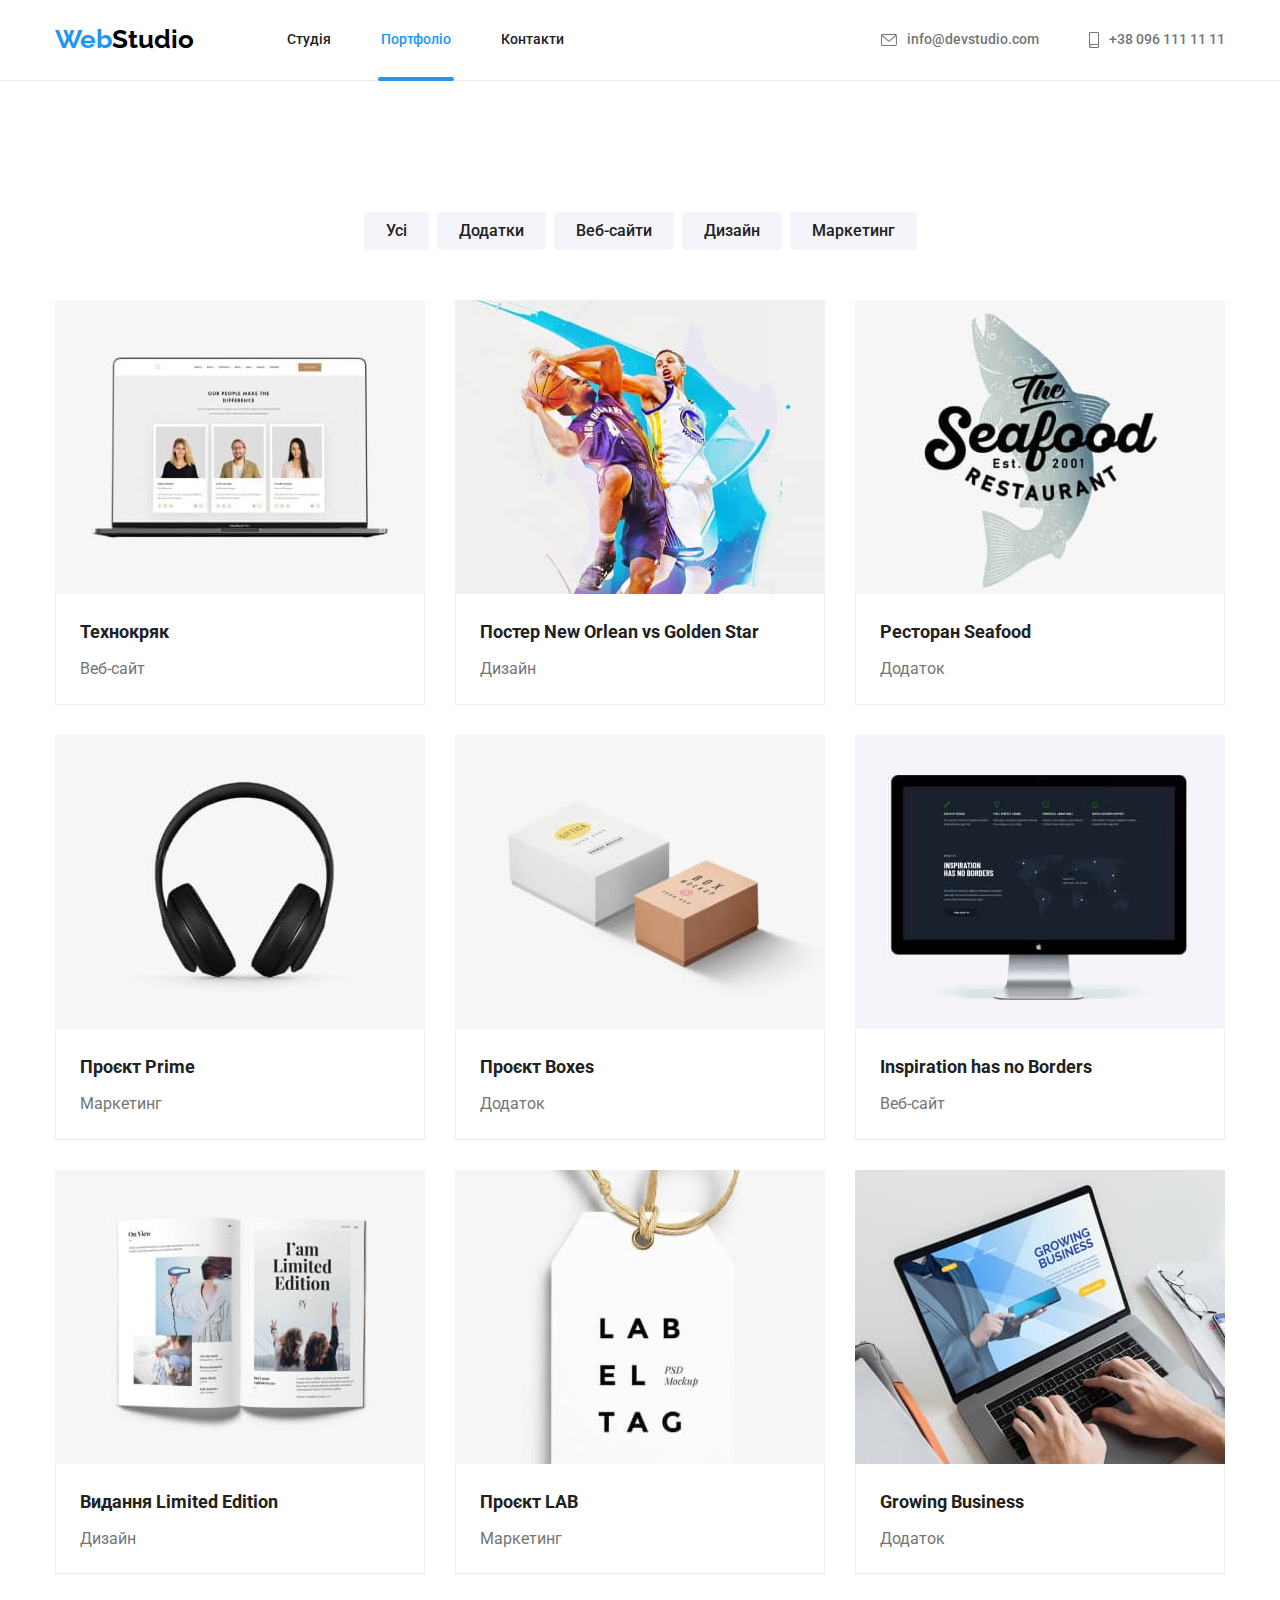
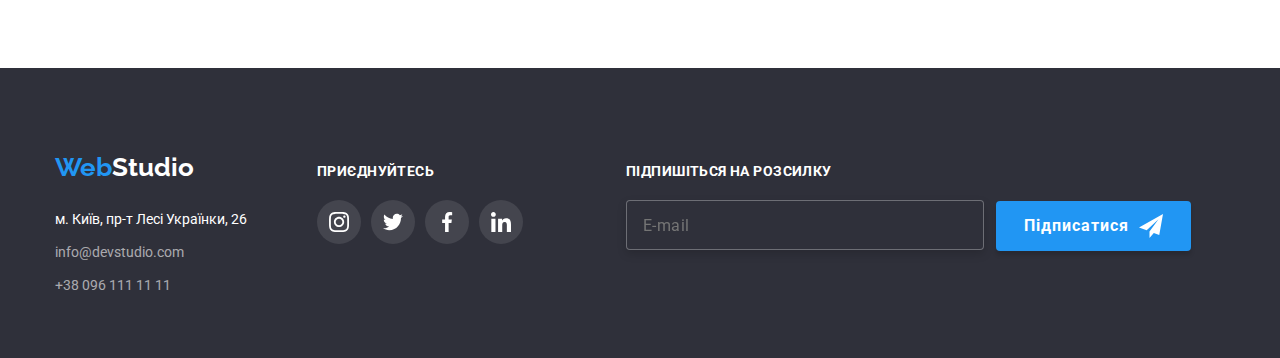
==== commit b53420a5: "ul list" ====
--- a/portfolio.html
+++ b/portfolio.html
@@ -25,7 +25,7 @@
           <a href="#" class="logo primary"
             >Web<span class="slogan">Studio</span></a
           >
-          <ul class="site-nav list flex-container">
+          <ul class="site-nav flex-container">
             <li class="item-list">
               <a href="./index.html" class="link">Студія</a>
             </li>
@@ -37,7 +37,7 @@
             </li>
           </ul>
         </nav>
-        <ul class="auth-nav list flex-container">
+        <ul class="auth-nav flex-container">
           <li class="item-list">
             <a href="mailto:info@devstudio.com" class="copy"
               ><svg width="16" height="12" class="envelope">
@@ -60,7 +60,7 @@
       <section class="section">
         <div class="container">
           <h1 class="visually-hidden">Проекти</h1>
-          <ul class="column list">
+          <ul class="column">
             <li class="column-link">
               <button type="button" class="click">Усі</button>
             </li>
@@ -77,7 +77,7 @@
               <button type="button" class="click">Маркетинг</button>
             </li>
           </ul>
-          <ul class="project list">
+          <ul class="project">
             <li class="project-link">
               <a href="" class="visit"
                 ><div class="wrapper">
@@ -313,7 +313,7 @@
             >Web<span class="caption">Studio</span></a
           >
           <address>
-            <ul class="content list">
+            <ul class="content">
               <li class="content-link">
                 <a
                   href="https://goo.gl/maps/CPtrU1FHBa2aNyZL9"
@@ -339,7 +339,7 @@
         </div>
         <div class="aside">
           <h2 class="aside-ttl">приєднуйтесь</h2>
-          <ul class="aside-list list">
+          <ul class="aside-list">
             <li class="aside-link">
               <a href="" class="avatar">
                 <svg width="20" height="20" class="avatar-item">
--- a/css/styles.css
+++ b/css/styles.css
@@ -1,31 +1,31 @@
-                                       /* Root */
+/* Root */
 
 :root {
---logo-color:#2196F3;
---logo-secondary-color:#188CE8;
---black-color:#000000;
---brand-color: #F5F5F5;
---nav-color:#FFFFFF;
---headfoot-color:#2F303A;
---fsection-color:#F5F4FA;
---icons-color:#AFB1B8;
-
---main-font-color:#212121;
---second-font-color:#757575;
-
---border-color:#ECECEC;
---border-secondary-color:#EEEEEE;
-}
-
-                                      /* Body */
- 
+  --logo-color: #2196F3;
+  --logo-secondary-color: #188CE8;
+  --black-color: #000000;
+  --brand-color: #F5F5F5;
+  --nav-color: #FFFFFF;
+  --headfoot-color: #2F303A;
+  --fsection-color: #F5F4FA;
+  --icons-color: #AFB1B8;
+
+  --main-font-color: #212121;
+  --second-font-color: #757575;
+
+  --border-color: #ECECEC;
+  --border-secondary-color: #EEEEEE;
+}
+
+/* Body */
+
 body {
   color: var(--main-font-color);
   background-color: var(--nav-color);
   font-family: 'Roboto', sans-serif;
 }
 
-.list {
+ul {
   padding: 0;
   margin: 0;
   list-style: none;
@@ -37,13 +37,13 @@
 h4,
 h5,
 h6,
-p{
+p {
   margin-top: 0;
   margin-bottom: 0;
 }
 
 
-                                      /* Container, Section */
+/* Container, Section */
 
 .container {
   width: 1200px;
@@ -62,15 +62,15 @@
   padding-bottom: 200px;
 }
 
-.section.features{
+.section.features {
   padding-bottom: 47px;
 }
 
-.section.wrap{
+.section.wrap {
   padding-top: 47px;
 }
 
-                                      /*  Header*/
+/*  Header*/
 
 .flex-container {
   display: flex;
@@ -83,13 +83,16 @@
 
 
 .logo {
+  display: inline-block;
+  padding: 24px 0 25px;
   color: var(--logo-color);
   text-decoration: none;
   font-family: 'Raleway', sans-serif;
   font-size: 26px;
   font-weight: 700;
   line-height: 1.19;
-  }
+  ;
+}
 
 .slogan {
   color: var(--black-color);
@@ -104,7 +107,7 @@
   margin-right: 50px;
 }
 
-.item-list{
+.item-list {
   position: relative;
 }
 
@@ -112,7 +115,7 @@
   display: block;
   padding-top: 32px;
   padding-bottom: 32px;
-  
+
 
   color: var(--logo-color);
   text-decoration: none;
@@ -121,7 +124,7 @@
   line-height: 1.14;
 }
 
-.link-ttl::after{
+.link-ttl::after {
   content: '';
   position: absolute;
   display: block;
@@ -142,10 +145,10 @@
   text-decoration: none;
   font-size: 14px;
   font-weight: 500;
-  line-height: 1.14; 
+  line-height: 1.14;
 
   transition: color 250ms cubic-bezier(0.4, 0, 0.2, 1);
-  }
+}
 
 .link:hover,
 .link:focus {
@@ -181,10 +184,10 @@
   color: var(--logo-color);
 }
 
-.envelope{
+.envelope {
   margin-right: 10px;
   fill: var(--second-font-color);
-  transition:  250ms cubic-bezier(0.4, 0, 0.2, 1);
+  transition: 250ms cubic-bezier(0.4, 0, 0.2, 1);
 }
 
 /* .envelope:hover{
@@ -192,26 +195,26 @@
 } */
 
 .copy:hover .envelope,
-.copy:focus .envelope{
+.copy:focus .envelope {
   fill: var(--logo-color);
 }
 
-.smartphone{
+.smartphone {
   margin-right: 10px;
   fill: var(--second-font-color);
   transition: 250ms cubic-bezier(0.4, 0, 0.2, 1);
 }
 
 .copy:hover .smartphone,
-.copy:focus .smartphone{
+.copy:focus .smartphone {
   fill: var(--logo-color);
 }
 
 
-                                   /* Hero */
-
-.section.hero{
-text-align: center;
+/* Hero */
+
+.section.hero {
+  text-align: center;
 }
 
 .hero {
@@ -224,17 +227,16 @@
   max-width: 1600px;
   margin-left: auto;
   margin-right: auto;
-} 
+}
 
 .heading {
+  max-width: 696px;
+  margin: 0 auto 30px;
   color: var(--nav-color);
   font-size: 44px;
   font-weight: 900;
   line-height: 1.36;
   text-transform: uppercase;
-
-  margin-top: 0;
-  margin-bottom: 30px;
 }
 
 .btn {
@@ -260,11 +262,11 @@
   background-color: var(--logo-secondary-color);
 }
 
-                                    /* Modal */
-
-.backdrop{
+/* Modal */
+
+.backdrop {
   position: fixed;
-  top: 0; 
+  top: 0;
   left: 0;
 
   width: 100%;
@@ -272,17 +274,17 @@
   background-color: rgba(0, 0, 0, 0.2);
   opacity: 1;
   z-index: 1;
-  transition: opacity 250ms cubic-bezier(0.4, 0, 0.2, 1), 
-              visibility 250 cubic-bezier(0.4, 0, 0.2, 1);
-}
-
-.backdrop.is-hidden{
+  transition: opacity 250ms cubic-bezier(0.4, 0, 0.2, 1),
+    visibility 250 cubic-bezier(0.4, 0, 0.2, 1);
+}
+
+.backdrop.is-hidden {
   opacity: 0;
   visibility: hidden;
   pointer-events: none;
 }
 
-.modal{
+.modal {
   position: absolute;
   top: 50%;
   left: 50%;
@@ -294,9 +296,9 @@
   background-color: var(--nav-color);
   box-shadow: 0px 1px 3px rgba(0, 0, 0, 0.12), 0px 1px 1px rgba(0, 0, 0, 0.14), 0px 2px 1px rgba(0, 0, 0, 0.2);
   border-radius: 4px;
- }
- 
-.close-btn{
+}
+
+.close-btn {
   position: absolute;
   right: 8px;
   top: 8px;
@@ -305,25 +307,25 @@
   width: 30px;
   height: 30px;
   margin-left: auto;
-  
+
   background-color: var(--nav-color);
   border: 1px solid rgba(0, 0, 0, 0.1);
   border-radius: 50%;
   cursor: pointer;
   transition: fill 250ms cubic-bezier(0.4, 0, 0.2, 1);
- }
+}
 
 .close-btn:hover,
-.close-btn:focus{
+.close-btn:focus {
   fill: var(--logo-color);
- }
-
-.form{
+}
+
+.form {
   margin-left: auto;
   margin-right: auto;
- }
-
-.form-text{
+}
+
+.form-text {
   margin-bottom: 12px;
   font-weight: 700;
   font-size: 20px;
@@ -331,9 +333,9 @@
   letter-spacing: 0.03em;
   text-align: center;
   color: var(--main-font-color);
- }
-
-.coment{
+}
+
+.coment {
   margin-bottom: 20px;
   border: 1px solid rgba(33, 33, 33, 0.2);
   border-radius: 4px;
@@ -344,20 +346,20 @@
   cursor: pointer;
 }
 
-.coment::placeholder{
+.coment::placeholder {
   font-size: 12px;
   line-height: 1.17;
   letter-spacing: 0.01em;
   color: rgba(117, 117, 117, 0.5);
- }
+}
 
 .coment:hover,
-.coment:focus{
+.coment:focus {
   outline: none;
   border: 1px solid var(--logo-color);
- }
-
-.modal-text{
+}
+
+.modal-text {
   display: block;
   text-align: left;
   font-size: 12px;
@@ -368,7 +370,7 @@
   margin-bottom: 4px;
 }
 
- .form-field{
+.form-field {
   display: flex;
   margin-bottom: 10px;
   flex-direction: column;
@@ -376,11 +378,11 @@
   cursor: pointer;
 }
 
- .input {
+.input {
   height: 40px;
   width: 100%;
   padding: 12px 42px;
-  
+
   border-radius: 4px;
   border: 1px solid rgba(33, 33, 33, 0.2);
   transition: border 250ms cubic-bezier(0.4, 0, 0.2, 1);
@@ -388,17 +390,17 @@
 }
 
 .input:hover,
-.input:focus{
+.input:focus {
   outline: none;
   border: 1px solid var(--logo-color);
 }
 
-.input:hover + .modal-svg,
-.input:focus+.modal-svg{
+.input:hover+.modal-svg,
+.input:focus+.modal-svg {
   fill: var(--logo-color);
 }
 
-.modal-svg{
+.modal-svg {
   position: absolute;
   top: 50%;
   transform: translateY(-50%);
@@ -406,7 +408,7 @@
   transition: fill 250ms cubic-bezier(0.4, 0, 0.2, 1);
 }
 
-.checkbox-label{
+.checkbox-label {
   display: flex;
   justify-content: center;
   align-items: center;
@@ -414,65 +416,64 @@
   cursor: pointer;
 }
 
-.checkbox{
- -webkit-appearance: none;
- -moz-appearance: none;
- appearance: none;
- 
-}
-
-.check-svg{
+.checkbox {
+  -webkit-appearance: none;
+  -moz-appearance: none;
+  appearance: none;
+
+}
+
+.check-svg {
   width: 16px;
   height: 15px;
   margin-right: 7px;
- border: 2px solid black;
- border-radius: 2px;
-transition: 250ms cubic-bezier(0.4, 0, 0.2, 1);
-}
-
-
- .checkbox:checked + .check-svg{
-    margin-right: 7px;
+  border: 2px solid black;
+  border-radius: 2px;
+  transition: 250ms cubic-bezier(0.4, 0, 0.2, 1);
+}
+
+
+.checkbox:checked+.check-svg {
   background-color: #2196F3;
   border-radius: 2px;
   border-color: #2196F3;
 }
 
-.checkbox-text{
+.checkbox-text {
   font-size: 14px;
   line-height: 1.71;
   letter-spacing: 0.03em;
   color: var(--second-font-color);
 }
 
-.dog-link{
+.dog-link {
   color: var(--logo-color);
   font-size: 14px;
   line-height: 1.71;
   letter-spacing: 0.03em;
 }
 
-.submit{
- padding: 10px 52px;
- min-width: 200px;
- background-color: var(--logo-color);
- color: var(--nav-color);
- box-shadow: 0px 4px 4px rgba(0, 0, 0, 0.15);
- border-radius: 4px;
- border: none;
- font-size: 16px;
- font-weight: 700;
- line-height: 1.87;
- cursor: pointer;
- transition: background-color 250ms cubic-bezier(0.4, 0, 0.2, 1);
-}
-
- .submit:hover,
- .submit:focus{
+.submit {
+  padding: 10px 52px;
+  min-width: 200px;
+  background-color: var(--logo-color);
+  color: var(--nav-color);
+  box-shadow: 0px 4px 4px rgba(0, 0, 0, 0.15);
+  border-radius: 4px;
+  border: none;
+  font-size: 16px;
+  font-weight: 700;
+  line-height: 1.87;
+  cursor: pointer;
+  transition: background-color 250ms cubic-bezier(0.4, 0, 0.2, 1);
+}
+
+.submit:hover,
+.submit:focus {
   background-color: var(--logo-secondary-color);
- }
-
-                                  /* One Section */
+}
+
+/* One Section */
 
 .visually-hidden {
   transform: scale(0);
@@ -484,7 +485,7 @@
 
 .post-title {
   margin-bottom: 10px;
-  
+
   color: var(--main-font-color);
   font-size: 14px;
   font-weight: 700;
@@ -492,7 +493,7 @@
   text-transform: uppercase;
 }
 
-.post-link{
+.post-link {
   width: calc(100% - 90px / 4);
 }
 
@@ -509,7 +510,7 @@
 
 
 
-.feuture-list{
+.feuture-list {
   display: flex;
   justify-content: center;
   align-items: center;
@@ -519,14 +520,14 @@
   border-radius: 4px;
 }
 
-                                  /* Two Section */
+/* Two Section */
 
 .section-title {
   font-size: 36px;
   font-weight: 700;
   line-height: 1.16;
   text-align: center;
-  
+
   margin-bottom: 50px;
 }
 
@@ -534,7 +535,7 @@
   display: flex;
 }
 
-.label-link::before{
+.label-link::before {
   content: '';
   position: absolute;
   width: 100%;
@@ -549,11 +550,11 @@
   position: relative;
 }
 
-.label-link .benefits{
+.label-link .benefits {
   display: block;
 }
 
-.desc{
+.desc {
   position: absolute;
   font-size: 14px;
   text-transform: uppercase;
@@ -565,7 +566,7 @@
   color: var(--nav-color);
 }
 
-                                 /* Three Section */
+/* Three Section */
 
 .team {
   background-color: var(--fsection-color);
@@ -578,10 +579,10 @@
 .list-ttl .items {
   background-color: var(--nav-color);
   box-shadow: 0px 1px 3px rgba(0, 0, 0, 0.12),
-              0px 1px 1px rgba(0, 0, 0, 0.14),
-              0px 2px 1px rgba(0, 0, 0, 0.2);
+    0px 1px 1px rgba(0, 0, 0, 0.14),
+    0px 2px 1px rgba(0, 0, 0, 0.2);
   border-radius: 0px 0px 4px 4px;
-  text-align:center;
+  text-align: center;
   width: calc(100% - 90px / 4);
 }
 
@@ -611,60 +612,61 @@
   margin-bottom: 30px;
 }
 
-.team-social{
+.team-social {
   display: flex;
   justify-content: center;
   gap: 10px;
 }
 
-.icon-shape{
+.icon-shape {
   display: flex;
   justify-content: center;
   align-items: center;
   width: 44px;
   height: 44px;
   border-radius: 50%;
-  
+
   transition: background-color 250ms cubic-bezier(0.4, 0, 0.2, 1),
-             border-radius 250ms cubic-bezier(0.4, 0, 0.2, 1);
-}
-
-.social-item{
+    border-radius 250ms cubic-bezier(0.4, 0, 0.2, 1);
+}
+
+.social-item {
   margin-bottom: 30px;
 }
 
 .icon-shape:hover,
-.icon-shape:focus{
+.icon-shape:focus {
   background-color: var(--logo-color);
-  
-}
-
-.shape-item{
+
+}
+
+.shape-item {
   fill: var(--icons-color)
 }
+
 .icon-shape:hover .shape-item,
-.icon-shape:focus .shape-item{
+.icon-shape:focus .shape-item {
   fill: var(--nav-color);
 }
 
 
 
-                                /* Four section */
-.clients{
-  display: flex;
-}
-
-.clients-list{
+/* Four section */
+.clients {
+  display: flex;
+}
+
+.clients-list {
   width: calc(100% - 150px / 6);
   margin-right: 30px;
 
 }
 
-.clients-list:last-child{
+.clients-list:last-child {
   margin-right: 0;
 }
 
-.clients-link{
+.clients-link {
   display: flex;
   width: 170px;
   height: 92px;
@@ -676,7 +678,7 @@
   transition: border-color 250ms cubic-bezier(0.4, 0, 0.2, 1);
 }
 
-.icon-logo{
+.icon-logo {
   display: block;
   fill: var(--icons-color);
 
@@ -686,22 +688,17 @@
 }
 
 .clients-link:hover .icon-logo,
-.clients-link:focus .icon-logo{
+.clients-link:focus .icon-logo {
   fill: var(--logo-color);
 
 }
 
 .clients-link:hover,
-.clients-link:focus{
+.clients-link:focus {
   border-color: var(--logo-color);
 }
 
-                                    /* Footer */
-
-.logo.secondary {
-  display: inline-block;
-  margin-bottom: 20px;
-}
+/* Footer */
 
 .footer {
   background-color: var(--headfoot-color);
@@ -712,7 +709,7 @@
   color: var(--nav-color);
 }
 
-.content-link:not(:last-child){
+.content-link:not(:last-child) {
   margin-bottom: 9px;
 }
 
@@ -744,8 +741,8 @@
   transition: color 250ms cubic-bezier(0.4, 0, 0.2, 1);
 }
 
-.copyright:last-child{
- margin-bottom: 0;
+.copyright:last-child {
+  margin-bottom: 0;
 }
 
 .copyright:hover,
@@ -753,30 +750,31 @@
   color: var(--logo-color);
 }
 
-.aside-ttl{
+.aside-ttl {
   font-size: 14px;
   text-transform: uppercase;
   font-weight: 700;
   line-height: 1.14;
   letter-spacing: 0.03em;
   color: var(--nav-color);
-  
-}
-
-.meta{
+
+}
+
+.meta {
   display: flex;
   align-items: baseline;
 }
-.col{
+
+.col {
   margin-right: 70px;
 }
 
-.aside-list{
+.aside-list {
   display: flex;
   margin-top: 20px;
 }
 
-.avatar{
+.avatar {
   display: flex;
   justify-content: center;
   align-items: center;
@@ -784,26 +782,27 @@
   width: 44px;
   height: 44px;
   color: var(--nav-color);
-  background-color: rgba(255, 255, 255, 0.1);;
+  background-color: rgba(255, 255, 255, 0.1);
+  ;
   border-radius: 50%;
 
   transition: background-color 250ms cubic-bezier(0.4, 0, 0.2, 1);
 }
 
-.avatar-item{
+.avatar-item {
   fill: currentColor;
 }
 
 .avatar:hover,
-.avatar:focus{
+.avatar:focus {
   background-color: var(--logo-color);
 }
 
-.subscribe{
-margin-left: 93px;
-}
-
-.mail{
+.subscribe {
+  margin-left: 93px;
+}
+
+.mail {
   margin-top: 20px;
   padding: 15px 16px;
   background-color: var(--headfoot-color);
@@ -818,7 +817,7 @@
   line-height: 1.25;
 }
 
-.send{
+.send {
   display: flex;
   justify-content: center;
   align-items: center;
@@ -834,11 +833,11 @@
 }
 
 .send:hover,
-.send:focus{
+.send:focus {
   background-color: var(--logo-secondary-color);
 }
 
-.send-link{
+.send-link {
   font-weight: 700;
   letter-spacing: 0.06em;
   line-height: 1.87;
@@ -846,31 +845,31 @@
   margin-right: 10px;
 }
 
-.grid{
+.grid {
   display: flex;
   align-items: baseline;
 }
 
 
-                                    /* Portfolio Section */
-
- .column {
-   display: flex;
-   justify-content: center;
-   margin-bottom: 50px;
- }  
-
- .column .column-link:not(:last-child) {
-   margin-right: 8px;
- }
+/* Portfolio Section */
+
+.column {
+  display: flex;
+  justify-content: center;
+  margin-bottom: 50px;
+}
+
+.column .column-link:not(:last-child) {
+  margin-right: 8px;
+}
 
 .click {
   color: var(--main-font-color);
   background-color: var(--fsection-color);
   border-radius: 4px;
   border: none;
-  
- 
+
+
   font-family: inherit;
   font-size: 16px;
   font-weight: 500;
@@ -879,17 +878,17 @@
 
   padding: 6px 22px;
   transition: background-color 250ms cubic-bezier(0.4, 0, 0.2, 1),
-                         color 250ms cubic-bezier(0.4, 0, 0.2, 1),
-                    box-shadow 250ms cubic-bezier(0.4, 0, 0.2, 1);
+    color 250ms cubic-bezier(0.4, 0, 0.2, 1),
+    box-shadow 250ms cubic-bezier(0.4, 0, 0.2, 1);
 }
 
 .click:hover,
 .click:focus {
   background-color: var(--logo-color);
   color: var(--nav-color);
-  box-shadow: 0px 3px 1px rgba(0, 0, 0, 0.1), 
-              0px 1px 2px rgba(0, 0, 0, 0.08),
-             0px 2px 2px rgba(0, 0, 0, 0.12);
+  box-shadow: 0px 3px 1px rgba(0, 0, 0, 0.1),
+    0px 1px 2px rgba(0, 0, 0, 0.08),
+    0px 2px 2px rgba(0, 0, 0, 0.12);
 }
 
 .project {
@@ -897,44 +896,44 @@
   flex-wrap: wrap;
 }
 
-.project-link{
+.project-link {
   width: calc((100% - 60px) / 3);
-  
-}
-
-.wrapper{
+
+}
+
+.wrapper {
   position: relative;
   overflow: hidden;
 }
 
-.overlay{
+.overlay {
   position: absolute;
   top: 0;
   left: 0;
   width: 100%;
   height: 100%;
   background-color: rgba(33, 150, 243, 0.9);
-  
+
   transform: translateY(100%);
   transition: 250ms cubic-bezier(0.4, 0, 0.2, 1);
-  
+
 }
 
 .visit:hover .overlay,
-.visit:focus .overlay{
+.visit:focus .overlay {
   transform: translateY(0);
 }
 
 .visit:hover .wrapper-list,
-.visit:focus .wrapper-list{
-opacity: 1;
-}
-
-.wrapper-list{
+.visit:focus .wrapper-list {
+  opacity: 1;
+}
+
+.wrapper-list {
   font-size: 18px;
   line-height: 1.55;
   letter-spacing: 0.03em;
- 
+
   position: absolute;
   width: 322px;
   height: 168px;
@@ -956,18 +955,18 @@
 .visit {
   text-decoration: none;
   display: block;
-  
+
 }
 
 .visit:hover,
-.visit:focus{
+.visit:focus {
   box-shadow: 0px 1px 1px rgba(0, 0, 0, 0.12),
-      0px 4px 4px rgba(0, 0, 0, 0.06),
-      1px 4px 6px rgba(0, 0, 0, 0.16);
+    0px 4px 4px rgba(0, 0, 0, 0.06),
+    1px 4px 6px rgba(0, 0, 0, 0.16);
 }
 
 .project-ttl {
-color: var(--main-font-color);
+  color: var(--main-font-color);
   font-size: 18px;
   font-weight: 700;
   line-height: 2;
@@ -984,6 +983,7 @@
   margin-bottom: 0;
   padding-bottom: 20px;
 }
+
 .description {
   padding-left: 24px;
   padding-right: 24px;
@@ -992,41 +992,6 @@
   border-left: 1px solid var(--border-secondary-color);
 }
 
-.image{
+.image {
   display: block;
-}
-
-
-
-
-
-
-
-
-
-
-
-
-
-
-
-
-
-
-
-
-
-
-
-
-
-
-
-
-
-
-
-
-
-
-
+}